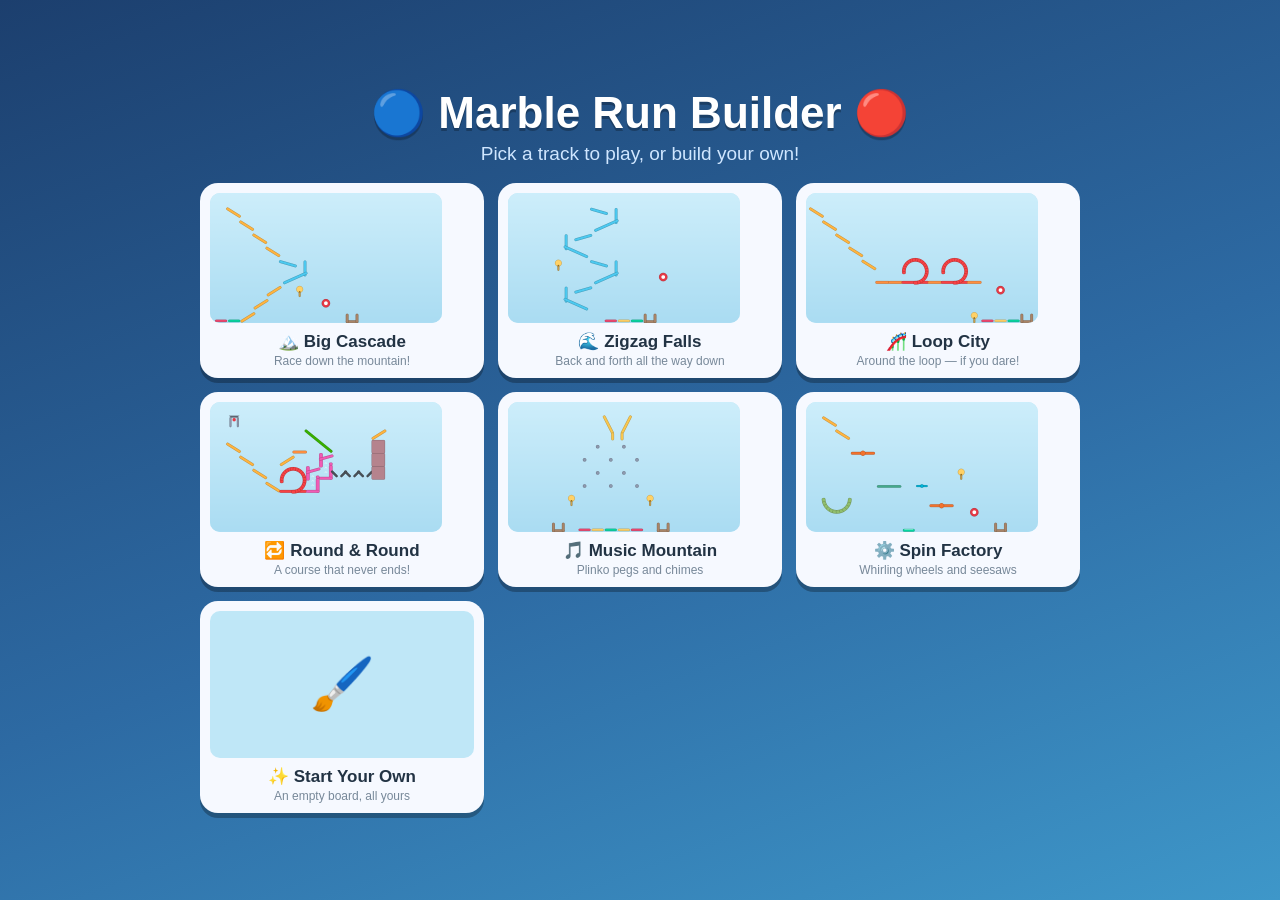
==== index.html @ 386b5183 "Baseline: Marble Run Builder before the toybox overhaul" ====
<!DOCTYPE html>
<html lang="en">
<head>
<meta charset="utf-8">
<meta name="viewport" content="width=device-width, initial-scale=1, maximum-scale=1, user-scalable=no, viewport-fit=cover">
<meta name="apple-mobile-web-app-capable" content="yes">
<meta name="apple-mobile-web-app-status-bar-style" content="black-translucent">
<title>Marble Run Builder</title>
<link rel="stylesheet" href="css/style.css">
</head>
<body>
  <div id="game">
    <canvas id="playfield"></canvas>
    <div id="toolbar">
      <button id="btn-home" title="Pick a track">🏠</button>
      <button id="btn-marble" title="Drop a marble">🔵</button>
      <button id="btn-reset" title="Clear marbles">🧹</button>
      <button id="btn-clear" title="Clear the board">🗑️</button>
      <button id="btn-save" title="Save & load">💾</button>
      <button id="btn-mute" title="Sound on/off">🔊</button>
    </div>
    <div id="tray"><div id="tray-items"></div><div id="tray-trash">🗑️ Drop here to remove</div></div>
  </div>

  <div id="splash" class="hidden">
    <div class="splash-inner">
      <h1 class="splash-title"><span>🔵</span> Marble Run Builder <span>🔴</span></h1>
      <p class="splash-sub">Pick a track to play, or build your own!</p>
      <div id="splash-grid"></div>
    </div>
  </div>

  <div id="rotate-overlay">
    <div class="rotate-card">
      <div class="rotate-icon">📱</div>
      <h1>Turn your iPad sideways!</h1>
    </div>
  </div>

  <div id="save-dialog" class="dialog hidden">
    <div class="dialog-card">
      <div class="dialog-head">
        <h2>My Marble Runs</h2>
        <button id="dlg-close">✕</button>
      </div>
      <div id="slot-grid"></div>
    </div>
  </div>

  <div id="toast" class="hidden"></div>

  <script src="vendor/matter.min.js"></script>
  <script type="module" src="js/main.js"></script>
</body>
</html>
---- css/style.css ----
/* ---- global: kill every Safari gesture ---- */
* { margin: 0; padding: 0; box-sizing: border-box; }

html, body {
  position: fixed;
  inset: 0;
  overflow: hidden;
  background: #1a2740;
  touch-action: none;
  overscroll-behavior: none;
  -webkit-user-select: none;
  user-select: none;
  -webkit-touch-callout: none;
  -webkit-tap-highlight-color: transparent;
  font-family: "Comic Sans MS", "Chalkboard SE", "Marker Felt", sans-serif;
}

/* ---- fixed-size game container, scaled to fit via JS ---- */
#game {
  position: absolute;
  width: 1133px;
  height: 744px;
  transform-origin: top left;
  background: #bfe7f7;
  border-radius: 6px;
  overflow: hidden;
}

#playfield {
  position: absolute;
  top: 0; left: 0;
  width: 1133px;
  height: 634px;
  touch-action: none;
  display: block;
}

/* ---- toolbar ---- */
#toolbar {
  position: absolute;
  top: 10px; right: 10px;
  display: flex;
  gap: 8px;
  z-index: 5;
}
#toolbar button {
  width: 56px; height: 56px;
  font-size: 28px;
  border: none;
  border-radius: 16px;
  background: rgba(255,255,255,0.85);
  box-shadow: 0 3px 0 rgba(0,0,0,0.15);
  cursor: pointer;
  touch-action: none;
}
#toolbar button:active { transform: translateY(2px); box-shadow: 0 1px 0 rgba(0,0,0,0.15); }
#toolbar button.armed { background: #ff6b6b; }
#toolbar button.muted { opacity: 0.45; }

/* ---- piece tray ---- */
#tray {
  position: absolute;
  left: 0; right: 0; bottom: 0;
  height: 110px;
  background: #2d4a75;
  border-top: 4px solid #1d3355;
  z-index: 4;
}
#tray-items {
  height: 100%;
  display: flex;
  align-items: center;
  gap: 10px;
  padding: 0 14px;
  overflow-x: auto;
  overflow-y: hidden;
  touch-action: pan-x;
  -webkit-overflow-scrolling: touch;
  scrollbar-width: none;
}
#tray-items::-webkit-scrollbar { display: none; }
.tray-item {
  flex: 0 0 auto;
  width: 88px; height: 88px;
  border: none;
  border-radius: 14px;
  background: #f6f9ff;
  box-shadow: 0 3px 0 rgba(0,0,0,0.25);
  display: flex;
  flex-direction: column;
  align-items: center;
  justify-content: center;
  gap: 2px;
  /* pan-x lets a horizontal swipe scroll the tray (drag gets pointercancel),
     while a vertical drag lifts the piece out of the tray */
  touch-action: pan-x;
  cursor: grab;
}
.tray-item canvas { pointer-events: none; }
.tray-item span {
  font-size: 11px;
  color: #445;
  pointer-events: none;
  white-space: nowrap;
}
#tray-trash {
  position: absolute;
  inset: 0;
  display: none;
  align-items: center;
  justify-content: center;
  font-size: 26px;
  color: #fff;
  background: rgba(220, 70, 70, 0.9);
  pointer-events: none;
}
#tray.trash-mode #tray-trash { display: flex; }
#tray.trash-mode #tray-items { visibility: hidden; }

/* ---- splash screen ---- */
#splash {
  position: fixed;
  inset: 0;
  z-index: 45;
  background: linear-gradient(160deg, #1c3f6e 0%, #2d6aa3 55%, #3e97c9 100%);
  display: flex;
  align-items: center;
  justify-content: center;
  overflow-y: auto;
  touch-action: pan-y;
}
#splash.hidden { display: none; }
.splash-inner {
  width: min(880px, 94vw);
  padding: 24px 0;
  text-align: center;
}
.splash-title {
  color: #fff;
  font-size: clamp(26px, 4.5vw, 44px);
  text-shadow: 0 3px 0 rgba(0,0,0,0.25);
  margin-bottom: 4px;
}
.splash-sub {
  color: #cfe6ff;
  font-size: clamp(14px, 2vw, 19px);
  margin-bottom: 18px;
}
#splash-grid {
  display: grid;
  grid-template-columns: repeat(auto-fill, minmax(220px, 1fr));
  gap: 14px;
}
.splash-card {
  border: none;
  background: #f6f9ff;
  border-radius: 18px;
  padding: 10px;
  cursor: pointer;
  box-shadow: 0 5px 0 rgba(0,0,0,0.28);
  text-align: center;
  transition: transform 0.08s;
  font-family: inherit;
}
.splash-card:active { transform: translateY(3px); box-shadow: 0 2px 0 rgba(0,0,0,0.28); }
.splash-card canvas, .splash-thumb-empty {
  width: 100%;
  aspect-ratio: 232 / 130;
  border-radius: 10px;
  background: #bfe7f7;
  display: block;
}
.splash-thumb-empty {
  display: flex;
  align-items: center;
  justify-content: center;
  font-size: 52px;
}
.splash-card-title {
  margin-top: 8px;
  font-size: 17px;
  color: #234;
  font-weight: bold;
}
.splash-card-blurb {
  font-size: 12px;
  color: #789;
  margin-top: 2px;
}

/* ---- portrait overlay ---- */
#rotate-overlay {
  position: fixed;
  inset: 0;
  z-index: 50;
  display: none;
  align-items: center;
  justify-content: center;
  background: #1a2740;
  color: #fff;
  text-align: center;
}
@media (orientation: portrait) {
  #rotate-overlay { display: flex; }
  #game { visibility: hidden; }
}
.rotate-icon {
  font-size: 90px;
  animation: rot 1.6s ease-in-out infinite;
  display: inline-block;
}
@keyframes rot {
  0%, 20% { transform: rotate(0deg); }
  60%, 100% { transform: rotate(90deg); }
}
.rotate-card h1 { margin-top: 18px; font-size: 28px; }

/* ---- save dialog ---- */
.dialog {
  position: fixed;
  inset: 0;
  z-index: 40;
  display: flex;
  align-items: center;
  justify-content: center;
  background: rgba(10, 20, 40, 0.55);
}
.dialog.hidden { display: none; }
.dialog-card {
  width: min(760px, 88vw);
  max-height: 82vh;
  background: #f6f9ff;
  border-radius: 20px;
  padding: 18px;
  display: flex;
  flex-direction: column;
  box-shadow: 0 10px 40px rgba(0,0,0,0.4);
}
.dialog-head {
  display: flex;
  align-items: center;
  justify-content: space-between;
  margin-bottom: 12px;
}
.dialog-head h2 { color: #2d4a75; font-size: 24px; }
#dlg-close {
  width: 44px; height: 44px;
  font-size: 20px;
  border: none;
  border-radius: 12px;
  background: #e2e8f4;
  cursor: pointer;
}
#slot-grid {
  display: grid;
  grid-template-columns: repeat(auto-fill, minmax(200px, 1fr));
  gap: 12px;
  overflow-y: auto;
  touch-action: pan-y;
  padding-bottom: 6px;
}
.slot-card {
  background: #fff;
  border: 2px solid #d5deee;
  border-radius: 14px;
  padding: 8px;
  cursor: pointer;
  position: relative;
  text-align: center;
}
.slot-card img, .slot-card .thumb-empty {
  width: 100%;
  aspect-ratio: 240 / 158;
  border-radius: 8px;
  background: #cfe8f5;
  object-fit: cover;
  display: block;
}
.slot-card .thumb-empty {
  display: flex;
  align-items: center;
  justify-content: center;
  font-size: 44px;
}
.slot-card .slot-name {
  margin-top: 6px;
  font-size: 15px;
  color: #334;
  white-space: nowrap;
  overflow: hidden;
  text-overflow: ellipsis;
}
.slot-card .slot-date { font-size: 11px; color: #99a; }
.slot-card .slot-del {
  position: absolute;
  top: 4px; right: 4px;
  width: 34px; height: 34px;
  border: none;
  border-radius: 10px;
  background: rgba(255,255,255,0.9);
  font-size: 15px;
  cursor: pointer;
}
.slot-card .slot-del.armed { background: #ff6b6b; color: #fff; }
.slot-card.new-slot { border-style: dashed; color: #2d4a75; }

/* ---- toast ---- */
#toast {
  position: fixed;
  left: 50%;
  bottom: 130px;
  transform: translateX(-50%);
  z-index: 60;
  background: rgba(30, 40, 60, 0.92);
  color: #fff;
  padding: 12px 22px;
  border-radius: 999px;
  font-size: 16px;
  transition: opacity 0.3s;
}
#toast.hidden { opacity: 0; pointer-events: none; }
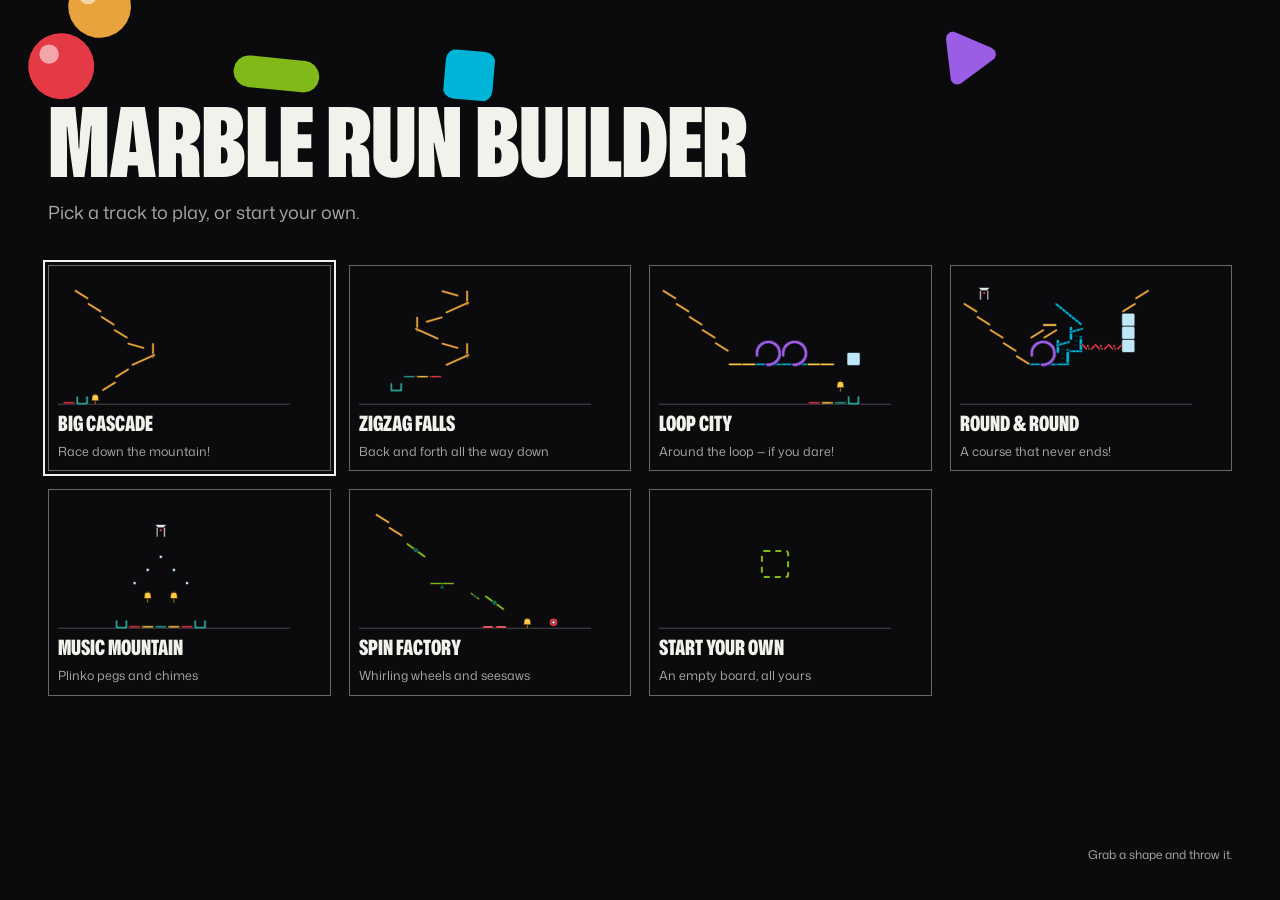
==== commit ce86c965: "Restyle the interface and bring the site's toy to the start screen The chrome now matches the board " ====
--- a/index.html
+++ b/index.html
@@ -5,49 +5,95 @@
 <meta name="viewport" content="width=device-width, initial-scale=1, maximum-scale=1, user-scalable=no, viewport-fit=cover">
 <meta name="apple-mobile-web-app-capable" content="yes">
 <meta name="apple-mobile-web-app-status-bar-style" content="black-translucent">
+<meta name="theme-color" content="#0B0B0E">
 <title>Marble Run Builder</title>
+<link rel="preload" href="fonts/mona-sans-latin-wdth-normal.woff2" as="font" type="font/woff2" crossorigin>
 <link rel="stylesheet" href="css/style.css">
 </head>
 <body>
+  <!-- Icons: 24-unit strokes in currentColor, used as <svg class="icon"><use href="#i-..."/></svg> -->
+  <svg class="sprite" aria-hidden="true" focusable="false">
+    <symbol id="i-home" viewBox="0 0 24 24"><path d="M4 11.5 12 5l8 6.5"/><path d="M6.5 10v9.5h11V10"/></symbol>
+    <symbol id="i-undo" viewBox="0 0 24 24"><path d="M9 5 4 10l5 5"/><path d="M4 10h9.5a5.5 5.5 0 0 1 0 11H10"/></symbol>
+    <symbol id="i-redo" viewBox="0 0 24 24"><path d="m15 5 5 5-5 5"/><path d="M20 10h-9.5a5.5 5.5 0 0 0 0 11H14"/></symbol>
+    <symbol id="i-marbles-off" viewBox="0 0 24 24"><circle cx="10" cy="14" r="6"/><path d="m15.5 4 5 5m0-5-5 5"/></symbol>
+    <symbol id="i-trash" viewBox="0 0 24 24"><path d="M4 7h16"/><path d="M9.5 7V4.5h5V7"/><path d="m6.5 7 1 13h9l1-13"/></symbol>
+    <symbol id="i-folder" viewBox="0 0 24 24"><path d="M3.5 6.5h6l2 2.5h9v10.5h-17z"/></symbol>
+    <symbol id="i-pause" viewBox="0 0 24 24"><path d="M9 5.5v13M15 5.5v13"/></symbol>
+    <symbol id="i-play" viewBox="0 0 24 24"><path d="M8 5.5v13l10-6.5z"/></symbol>
+    <symbol id="i-sound" viewBox="0 0 24 24"><path d="M4 9.5h4l5-4v13l-5-4H4z"/><path d="M16.5 9a4.5 4.5 0 0 1 0 6M19 6.5a8 8 0 0 1 0 11"/></symbol>
+    <symbol id="i-sound-off" viewBox="0 0 24 24"><path d="M4 9.5h4l5-4v13l-5-4H4z"/><path d="m16.5 9.5 5 5m0-5-5 5"/></symbol>
+    <symbol id="i-close" viewBox="0 0 24 24"><path d="M6 6l12 12M18 6 6 18"/></symbol>
+    <symbol id="i-plus" viewBox="0 0 24 24"><path d="M12 5v14M5 12h14"/></symbol>
+    <symbol id="i-mirror" viewBox="0 0 24 24"><path d="M4 8h14m-3.5-3.5L18 8l-3.5 3.5M20 16H6m3.5-3.5L6 16l3.5 3.5"/></symbol>
+    <symbol id="i-rename" viewBox="0 0 24 24"><path d="m5 19 1-4 9.5-9.5a2.1 2.1 0 0 1 3 3L9 18z"/></symbol>
+    <symbol id="i-copy" viewBox="0 0 24 24"><rect x="8.5" y="8.5" width="11" height="11" rx="2"/><path d="M5 15V6a1 1 0 0 1 1-1h9"/></symbol>
+    <symbol id="i-save-here" viewBox="0 0 24 24"><path d="M12 4v10m-4-4 4 4 4-4"/><path d="M5 15v4.5h14V15"/></symbol>
+    <symbol id="i-track" viewBox="0 0 24 24"><path d="m4 8 16 9"/></symbol>
+    <symbol id="i-curves" viewBox="0 0 24 24"><path d="M5 5.5a13 13 0 0 0 13 13"/></symbol>
+    <symbol id="i-movers" viewBox="0 0 24 24"><path d="m6 7 5 5-5 5M13 7l5 5-5 5"/></symbol>
+    <symbol id="i-music" viewBox="0 0 24 24"><path d="M9 18V6l10-2v12"/><circle cx="6.5" cy="18" r="2.5"/><circle cx="16.5" cy="16" r="2.5"/></symbol>
+    <symbol id="i-gadgets" viewBox="0 0 24 24"><circle cx="12" cy="12" r="7.5"/><circle cx="12" cy="12" r="2.5"/></symbol>
+    <symbol id="i-blocks" viewBox="0 0 24 24"><rect x="5" y="5" width="14" height="14" rx="3"/></symbol>
+  </svg>
+
   <div id="game">
-    <canvas id="playfield"></canvas>
-    <div id="toolbar">
-      <button id="btn-home" title="Pick a track">🏠</button>
-      <button id="btn-marble" title="Drop a marble">🔵</button>
-      <button id="btn-reset" title="Clear marbles">🧹</button>
-      <button id="btn-clear" title="Clear the board">🗑️</button>
-      <button id="btn-save" title="Save & load">💾</button>
-      <button id="btn-mute" title="Sound on/off">🔊</button>
+    <canvas id="playfield" aria-label="The marble run board"></canvas>
+    <div id="toolbar" role="toolbar" aria-label="Game controls">
+      <button id="btn-home" class="ghost" aria-label="Pick a track" title="Pick a track"><svg class="icon" aria-hidden="true"><use href="#i-home"/></svg></button>
+      <span class="gap"></span>
+      <button id="btn-undo" class="ghost" aria-label="Undo" title="Undo"><svg class="icon" aria-hidden="true"><use href="#i-undo"/></svg></button>
+      <button id="btn-redo" class="ghost" aria-label="Redo" title="Redo"><svg class="icon" aria-hidden="true"><use href="#i-redo"/></svg></button>
+      <span class="gap"></span>
+      <button id="btn-marble" aria-label="Drop a marble" title="Drop a marble">
+        <svg class="marble-glyph" viewBox="0 0 24 24" aria-hidden="true"><circle cx="12" cy="12" r="8.5"/><circle class="glint" cx="9" cy="9" r="2.4"/></svg>
+        <span class="pill-label">Drop marble</span>
+        <span class="count" id="marble-count" aria-hidden="true">0</span>
+      </button>
+      <span class="gap"></span>
+      <button id="btn-reset" class="ghost" aria-label="Clear the marbles" title="Clear the marbles"><svg class="icon" aria-hidden="true"><use href="#i-marbles-off"/></svg></button>
+      <button id="btn-clear" class="ghost" aria-label="Clear the board" title="Clear the board"><svg class="icon" aria-hidden="true"><use href="#i-trash"/></svg></button>
+      <span class="gap"></span>
+      <button id="btn-save" class="ghost" aria-label="My runs: save and open" title="My runs"><svg class="icon" aria-hidden="true"><use href="#i-folder"/></svg></button>
+      <button id="btn-pause" class="ghost" aria-label="Pause" aria-pressed="false" title="Pause"><svg class="icon" aria-hidden="true"><use href="#i-pause"/></svg></button>
+      <button id="btn-mute" class="ghost" aria-label="Sound" aria-pressed="true" title="Sound on or off"><svg class="icon" aria-hidden="true"><use href="#i-sound"/></svg></button>
     </div>
-    <div id="tray"><div id="tray-items"></div><div id="tray-trash">🗑️ Drop here to remove</div></div>
+    <div id="tray">
+      <div id="tray-groups" role="group" aria-label="Kinds of piece"></div>
+      <div id="tray-items" role="group" aria-label="Pieces: drag one onto the board"></div>
+      <div id="tray-trash" aria-hidden="true"><svg class="icon"><use href="#i-trash"/></svg><span>Drop here to remove</span></div>
+    </div>
+    <div id="save-dialog" class="dialog hidden" role="dialog" aria-modal="true" aria-labelledby="dlg-title">
+      <div class="dialog-card">
+        <div class="dialog-head">
+          <h2 id="dlg-title">My marble runs</h2>
+          <button id="dlg-close" class="ghost" aria-label="Close" title="Close"><svg class="icon" aria-hidden="true"><use href="#i-close"/></svg></button>
+        </div>
+        <div id="slot-grid"></div>
+      </div>
+    </div>
+    <div id="toast" class="hidden" role="status" aria-live="polite"></div>
   </div>
 
-  <div id="splash" class="hidden">
-    <div class="splash-inner">
-      <h1 class="splash-title"><span>🔵</span> Marble Run Builder <span>🔴</span></h1>
-      <p class="splash-sub">Pick a track to play, or build your own!</p>
+  <div id="splash" class="hidden" role="dialog" aria-modal="true" aria-labelledby="splash-title">
+    <div class="splash-stage" id="splash-stage">
+      <canvas id="splash-toy" aria-hidden="true"></canvas>
+      <button id="splash-close" class="ghost hidden" aria-label="Back to the board" title="Back to the board"><svg class="icon" aria-hidden="true"><use href="#i-close"/></svg></button>
+      <div class="splash-copy">
+        <h1 class="splash-title" id="splash-title" data-glyphs>MARBLE RUN BUILDER</h1>
+        <p class="splash-sub" data-solid-box>Pick a track to play, or start your own.</p>
+      </div>
       <div id="splash-grid"></div>
+      <p class="splash-hint" aria-hidden="true">Grab a shape and throw it.</p>
     </div>
   </div>
 
   <div id="rotate-overlay">
     <div class="rotate-card">
-      <div class="rotate-icon">📱</div>
-      <h1>Turn your iPad sideways!</h1>
+      <svg class="rotate-device" viewBox="0 0 120 120" aria-hidden="true"><rect x="36" y="14" width="48" height="92" rx="7"/><path d="M56 97h8"/></svg>
+      <h1>Turn your iPad sideways</h1>
     </div>
   </div>
-
-  <div id="save-dialog" class="dialog hidden">
-    <div class="dialog-card">
-      <div class="dialog-head">
-        <h2>My Marble Runs</h2>
-        <button id="dlg-close">✕</button>
-      </div>
-      <div id="slot-grid"></div>
-    </div>
-  </div>
-
-  <div id="toast" class="hidden"></div>
 
   <script src="vendor/matter.min.js"></script>
   <script type="module" src="js/main.js"></script>
--- a/css/style.css
+++ b/css/style.css
@@ -1,3 +1,47 @@
+/* Marble Run Builder, dressed like the hero toy on tonyt908.com: a dark
+   stage, ink type in Mona Sans (wide and light labels, condensed and black
+   titles), hairline controls. Colours mirror js/theme.js; a test holds them
+   to it. Sizes mirror js/config.js, which owns them. */
+
+@font-face {
+  font-family: "Mona Sans";
+  src: url("../fonts/mona-sans-latin-wdth-normal.woff2") format("woff2");
+  font-weight: 200 900;
+  font-stretch: 75% 125%;
+  font-display: block;
+}
+/* The same file pinned to black and condensed, so canvas (which can't set
+   font-stretch before Safari 16.4) draws the title exactly as the page
+   shows it. */
+@font-face {
+  font-family: "Mona Sans Title";
+  src: url("../fonts/mona-sans-latin-wdth-normal.woff2") format("woff2");
+  font-weight: 900;
+  font-stretch: 75%;
+  font-display: block;
+}
+
+:root {
+  --stage: #0B0B0E;
+  --ink: #F3F1EC;
+  --muted: #A9A8A3;
+  --gold: #FFC845;
+  --red: #e63946;
+  --lime: #80b918;
+  --line: #686767;      /* hairlines: ink at 40% over the stage */
+  --line-soft: #2c2c31; /* quieter rings: ink at 12% */
+  --on-ink-muted: #5C5C58;
+  --game-w: 1133px;
+  --game-h: 744px;
+  --board-h: 634px;
+  --tray-h: 110px;
+  --bar-top: 6px;       /* the toolbar must end above row 0 (58px) */
+  --control: 44px;      /* the smallest thing to press */
+  --font: "Mona Sans", "Helvetica Neue", Arial, sans-serif;
+  --title-font: "Mona Sans Title", "Mona Sans", "Helvetica Neue", Arial, sans-serif;
+  --ease-out: cubic-bezier(.16, 1, .3, 1);
+}
+
 /* ---- global: kill every Safari gesture ---- */
 * { margin: 0; padding: 0; box-sizing: border-box; }
 
@@ -5,73 +49,174 @@
   position: fixed;
   inset: 0;
   overflow: hidden;
-  background: #1a2740;
+  background: var(--stage);
+  color: var(--ink);
   touch-action: none;
   overscroll-behavior: none;
   -webkit-user-select: none;
   user-select: none;
   -webkit-touch-callout: none;
   -webkit-tap-highlight-color: transparent;
-  font-family: "Comic Sans MS", "Chalkboard SE", "Marker Felt", sans-serif;
-}
-
-/* ---- fixed-size game container, scaled to fit via JS ---- */
+  font: 400 16px/1.4 var(--font);
+  -webkit-font-smoothing: antialiased;
+}
+
+button {
+  font: inherit;
+  color: inherit;
+  background: none;
+  border: 0;
+  cursor: pointer;
+}
+
+:focus-visible { outline: 2px solid var(--ink); outline-offset: 3px; }
+
+.sprite { position: absolute; width: 0; height: 0; overflow: hidden; }
+
+svg.icon {
+  width: 22px;
+  height: 22px;
+  flex: none;
+  fill: none;
+  stroke: currentColor;
+  stroke-width: 2;
+  stroke-linecap: round;
+  stroke-linejoin: round;
+  pointer-events: none;
+}
+
+/* A round, hairline control (the site's ghost button, as a circle). */
+.ghost {
+  width: var(--control);
+  height: var(--control);
+  flex: none;
+  display: grid;
+  place-items: center;
+  border-radius: 50%;
+  background: var(--stage);
+  box-shadow: inset 0 0 0 1px var(--line);
+  transition: box-shadow .2s, background-color .2s, color .2s, transform .25s var(--ease-out);
+}
+.ghost:hover { box-shadow: inset 0 0 0 1.5px var(--ink); }
+.ghost:active { transform: scale(.93); }
+.ghost.armed { background: var(--red); box-shadow: none; }
+.ghost.inactive { opacity: .35; }
+.ghost.on { background: var(--ink); color: var(--stage); box-shadow: none; }
+
+/* Uppercase labels, wide and medium-heavy, as on the site. */
+.label, .pill-label, .group-pill span, #tray-trash span, .toast-action {
+  font-weight: 650;
+  font-stretch: 112%;
+  text-transform: uppercase;
+  letter-spacing: .09em;
+}
+
+/* ---- the fixed-size game, scaled to fit by js/viewport.js ---- */
 #game {
   position: absolute;
-  width: 1133px;
-  height: 744px;
+  width: var(--game-w);
+  height: var(--game-h);
   transform-origin: top left;
-  background: #bfe7f7;
-  border-radius: 6px;
+  background: var(--stage);
   overflow: hidden;
 }
 
 #playfield {
   position: absolute;
-  top: 0; left: 0;
-  width: 1133px;
-  height: 634px;
+  top: 0;
+  left: 0;
+  width: var(--game-w);
+  height: var(--board-h);
+  display: block;
   touch-action: none;
-  display: block;
-}
-
-/* ---- toolbar ---- */
+}
+
+/* ---- toolbar: one row in the band above the grid, clear of the sky's left
+   end (a tap there drops a marble) ---- */
 #toolbar {
   position: absolute;
-  top: 10px; right: 10px;
-  display: flex;
-  gap: 8px;
+  top: var(--bar-top);
+  right: 12px;
+  height: var(--control);
+  display: flex;
+  align-items: center;
+  gap: 6px;
   z-index: 5;
 }
-#toolbar button {
-  width: 56px; height: 56px;
-  font-size: 28px;
-  border: none;
-  border-radius: 16px;
-  background: rgba(255,255,255,0.85);
-  box-shadow: 0 3px 0 rgba(0,0,0,0.15);
-  cursor: pointer;
-  touch-action: none;
-}
-#toolbar button:active { transform: translateY(2px); box-shadow: 0 1px 0 rgba(0,0,0,0.15); }
-#toolbar button.armed { background: #ff6b6b; }
-#toolbar button.muted { opacity: 0.45; }
-
-/* ---- piece tray ---- */
+#toolbar .gap { width: 6px; }
+
+#btn-marble {
+  height: var(--control);
+  display: flex;
+  align-items: center;
+  gap: 9px;
+  padding: 0 18px 0 12px;
+  border-radius: 999px;
+  background: var(--ink);
+  color: var(--stage);
+  font-size: 12px;
+  line-height: 1;
+  transition: transform .25s var(--ease-out);
+}
+#btn-marble:active { transform: scale(.96); }
+#btn-marble .count {
+  min-width: 2ch;
+  color: var(--on-ink-muted);
+  font-weight: 600;
+  font-variant-numeric: tabular-nums;
+  text-align: right;
+}
+.marble-glyph { width: 22px; height: 22px; flex: none; }
+.marble-glyph circle { fill: var(--gold); }
+.marble-glyph .glint { fill: rgba(255, 255, 255, .55); }
+
+/* ---- piece tray: kinds on the left, the kind's pieces on the right ---- */
 #tray {
   position: absolute;
-  left: 0; right: 0; bottom: 0;
-  height: 110px;
-  background: #2d4a75;
-  border-top: 4px solid #1d3355;
+  left: 0;
+  right: 0;
+  bottom: 0;
+  height: var(--tray-h);
+  display: flex;
+  align-items: center;
+  padding: 0 10px;
+  background: var(--stage);
+  border-top: 1px solid var(--line-soft);
   z-index: 4;
 }
+
+#tray-groups {
+  flex: none;
+  display: grid;
+  grid-template-columns: repeat(3, 80px);
+  grid-template-rows: repeat(2, 42px);
+  gap: 6px;
+  padding-right: 12px;
+  margin-right: 12px;
+  border-right: 1px solid var(--line-soft);
+}
+.group-pill {
+  display: flex;
+  align-items: center;
+  justify-content: center;
+  gap: 5px;
+  border-radius: 999px;
+  box-shadow: inset 0 0 0 1px var(--line);
+  color: var(--muted);
+  font-size: 10px;
+  line-height: 1;
+  transition: background-color .2s, color .2s, box-shadow .2s;
+}
+.group-pill svg.icon { width: 15px; height: 15px; }
+.group-pill:hover { color: var(--ink); }
+.group-pill[aria-pressed="true"] { background: var(--ink); color: var(--stage); box-shadow: none; }
+
 #tray-items {
+  flex: 1;
   height: 100%;
   display: flex;
   align-items: center;
-  gap: 10px;
-  padding: 0 14px;
+  gap: 6px;
   overflow-x: auto;
   overflow-y: hidden;
   touch-action: pan-x;
@@ -79,116 +224,180 @@
   scrollbar-width: none;
 }
 #tray-items::-webkit-scrollbar { display: none; }
+
 .tray-item {
-  flex: 0 0 auto;
-  width: 88px; height: 88px;
-  border: none;
-  border-radius: 14px;
-  background: #f6f9ff;
-  box-shadow: 0 3px 0 rgba(0,0,0,0.25);
+  position: relative;
+  flex: none;
+  width: 78px;
+  height: 92px;
   display: flex;
   flex-direction: column;
   align-items: center;
   justify-content: center;
-  gap: 2px;
-  /* pan-x lets a horizontal swipe scroll the tray (drag gets pointercancel),
-     while a vertical drag lifts the piece out of the tray */
+  gap: 5px;
+  border-radius: 10px;
+  box-shadow: inset 0 0 0 1px var(--line-soft);
+  /* pan-x lets a sideways swipe scroll the tray (the drag gets
+     pointercancel), while a drag upward lifts the piece out */
   touch-action: pan-x;
   cursor: grab;
-}
+  transition: box-shadow .2s;
+}
+.tray-item:hover { box-shadow: inset 0 0 0 1px var(--line); }
+.tray-item.off { display: none; }
 .tray-item canvas { pointer-events: none; }
 .tray-item span {
-  font-size: 11px;
-  color: #445;
+  font-size: 9.5px;
+  font-weight: 600;
+  font-stretch: 100%;
+  line-height: 1;
+  letter-spacing: .06em;
+  text-transform: uppercase;
+  color: var(--muted);
+  white-space: nowrap;
   pointer-events: none;
-  white-space: nowrap;
-}
+}
+.tray-item svg.mirror {
+  position: absolute;
+  top: 6px;
+  right: 6px;
+  width: 14px;
+  height: 14px;
+  color: var(--muted);
+}
+
 #tray-trash {
   position: absolute;
   inset: 0;
   display: none;
   align-items: center;
   justify-content: center;
-  font-size: 26px;
-  color: #fff;
-  background: rgba(220, 70, 70, 0.9);
+  gap: 12px;
+  background: var(--red);
+  color: var(--ink);
+  font-size: 15px;
   pointer-events: none;
 }
 #tray.trash-mode #tray-trash { display: flex; }
-#tray.trash-mode #tray-items { visibility: hidden; }
-
-/* ---- splash screen ---- */
+#tray.trash-mode > :not(#tray-trash) { visibility: hidden; }
+
+/* ---- toast: a pill above the tray ---- */
+#toast {
+  position: absolute;
+  left: 50%;
+  bottom: calc(var(--tray-h) + 16px);
+  z-index: 50; /* above the save dialog */
+  display: flex;
+  align-items: center;
+  gap: 14px;
+  min-height: var(--control);
+  padding: 0 20px;
+  border-radius: 999px;
+  background: var(--ink);
+  color: var(--stage);
+  font-size: 14px;
+  font-weight: 600;
+  line-height: 1;
+  white-space: nowrap;
+  transform: translateX(-50%);
+  transition: opacity .25s, transform .3s var(--ease-out);
+}
+#toast.with-action { padding-right: 6px; }
+#toast.hidden { opacity: 0; transform: translate(-50%, 8px); pointer-events: none; }
+.toast-action {
+  height: 34px;
+  padding: 0 16px;
+  border-radius: 999px;
+  background: var(--stage);
+  color: var(--ink);
+  font-size: 11px;
+}
+
+/* ---- start screen: the toy's stage, with plates for the tracks ---- */
 #splash {
   position: fixed;
   inset: 0;
   z-index: 45;
-  background: linear-gradient(160deg, #1c3f6e 0%, #2d6aa3 55%, #3e97c9 100%);
-  display: flex;
-  align-items: center;
-  justify-content: center;
+  background: var(--stage);
   overflow-y: auto;
   touch-action: pan-y;
 }
 #splash.hidden { display: none; }
-.splash-inner {
-  width: min(880px, 94vw);
-  padding: 24px 0;
-  text-align: center;
-}
+
+/* The toy's canvas covers the stage under the copy and plates; everything
+   on top lets presses through except real buttons, so a shape resting
+   anywhere can be grabbed. */
+.splash-stage {
+  position: relative;
+  isolation: isolate;
+  min-height: 100%;
+  display: flex;
+  flex-direction: column;
+  padding: clamp(40px, 11vh, 100px) clamp(16px, 4vw, 48px) clamp(20px, 4vh, 36px);
+}
+#splash-toy { position: absolute; inset: 0; z-index: 0; width: 100%; height: 100%; }
+.splash-copy, #splash-grid, .splash-hint { position: relative; z-index: 1; pointer-events: none; }
+#splash button { pointer-events: auto; }
+
+#splash-close { position: fixed; top: 16px; right: 16px; z-index: 46; }
+#splash-close.hidden { display: none; }
+
 .splash-title {
-  color: #fff;
-  font-size: clamp(26px, 4.5vw, 44px);
-  text-shadow: 0 3px 0 rgba(0,0,0,0.25);
-  margin-bottom: 4px;
+  font: 900 clamp(40px, 7.6vw, 96px)/.86 var(--title-font);
+  letter-spacing: -.01em;
+  max-width: 100%;
 }
 .splash-sub {
-  color: #cfe6ff;
-  font-size: clamp(14px, 2vw, 19px);
-  margin-bottom: 18px;
-}
+  width: fit-content;
+  margin-top: clamp(10px, 2vh, 18px);
+  color: var(--muted);
+  font-size: clamp(15px, 1.6vw, 18px);
+}
+
 #splash-grid {
   display: grid;
-  grid-template-columns: repeat(auto-fill, minmax(220px, 1fr));
-  gap: 14px;
-}
+  grid-template-columns: repeat(4, minmax(0, 1fr));
+  gap: clamp(10px, 1.6vw, 18px);
+  margin-top: clamp(20px, 4.5vh, 44px);
+}
+@media (max-width: 900px) { #splash-grid { grid-template-columns: repeat(3, minmax(0, 1fr)); } }
+@media (max-width: 600px) { #splash-grid { grid-template-columns: repeat(2, minmax(0, 1fr)); } }
+
 .splash-card {
-  border: none;
-  background: #f6f9ff;
-  border-radius: 18px;
-  padding: 10px;
-  cursor: pointer;
-  box-shadow: 0 5px 0 rgba(0,0,0,0.28);
-  text-align: center;
-  transition: transform 0.08s;
-  font-family: inherit;
-}
-.splash-card:active { transform: translateY(3px); box-shadow: 0 2px 0 rgba(0,0,0,0.28); }
-.splash-card canvas, .splash-thumb-empty {
+  display: grid;
+  grid-template-rows: auto auto auto;
+  align-content: start;
+  gap: 9px;
+  padding: 10px 10px 12px;
+  text-align: left;
+  background: var(--stage);
+  box-shadow: inset 0 0 0 1px var(--line);
+  transition: box-shadow .2s, transform .3s var(--ease-out);
+}
+.splash-card:hover { box-shadow: inset 0 0 0 1.5px var(--ink); transform: translateY(-2px); }
+.splash-card:active { transform: translateY(0) scale(.985); }
+.splash-card canvas {
+  display: block;
   width: 100%;
+  height: auto;
   aspect-ratio: 232 / 130;
-  border-radius: 10px;
-  background: #bfe7f7;
-  display: block;
-}
-.splash-thumb-empty {
-  display: flex;
-  align-items: center;
-  justify-content: center;
-  font-size: 52px;
 }
 .splash-card-title {
-  margin-top: 8px;
-  font-size: 17px;
-  color: #234;
-  font-weight: bold;
-}
-.splash-card-blurb {
+  font: 850 clamp(15px, 1.75vw, 21px)/.95 var(--font);
+  font-stretch: 75%;
+  text-transform: uppercase;
+}
+.splash-card-blurb { color: var(--muted); font-size: 12.5px; line-height: 1.3; }
+
+.splash-hint {
+  margin-top: auto;
+  padding-top: 18px;
+  align-self: flex-end;
+  color: var(--muted);
   font-size: 12px;
-  color: #789;
-  margin-top: 2px;
-}
-
-/* ---- portrait overlay ---- */
+}
+
+/* ---- portrait: ask for landscape ---- */
 #rotate-overlay {
   position: fixed;
   inset: 0;
@@ -196,126 +405,152 @@
   display: none;
   align-items: center;
   justify-content: center;
-  background: #1a2740;
-  color: #fff;
+  background: var(--stage);
   text-align: center;
 }
 @media (orientation: portrait) {
   #rotate-overlay { display: flex; }
   #game { visibility: hidden; }
 }
-.rotate-icon {
-  font-size: 90px;
-  animation: rot 1.6s ease-in-out infinite;
-  display: inline-block;
-}
-@keyframes rot {
-  0%, 20% { transform: rotate(0deg); }
+.rotate-device { width: 120px; height: 120px; margin: 0 auto; }
+.rotate-device rect, .rotate-device path {
+  fill: none;
+  stroke: var(--ink);
+  stroke-width: 4;
+  stroke-linecap: round;
+}
+.rotate-device { animation: turn-sideways 2.4s var(--ease-out) infinite; }
+@keyframes turn-sideways {
+  0%, 25% { transform: rotate(0deg); }
   60%, 100% { transform: rotate(90deg); }
 }
-.rotate-card h1 { margin-top: 18px; font-size: 28px; }
-
-/* ---- save dialog ---- */
+.rotate-card h1 {
+  margin-top: 18px;
+  font: 900 34px/.95 var(--title-font);
+  text-transform: uppercase;
+}
+
+/* ---- save dialog: inside the game stage, so it scales with it and the
+   toast (above it) can answer what happens in it ---- */
 .dialog {
-  position: fixed;
+  position: absolute;
   inset: 0;
   z-index: 40;
   display: flex;
   align-items: center;
   justify-content: center;
-  background: rgba(10, 20, 40, 0.55);
+  background: rgba(11, 11, 14, .78);
 }
 .dialog.hidden { display: none; }
 .dialog-card {
-  width: min(760px, 88vw);
-  max-height: 82vh;
-  background: #f6f9ff;
-  border-radius: 20px;
-  padding: 18px;
+  width: 860px;
+  max-height: 640px;
   display: flex;
   flex-direction: column;
-  box-shadow: 0 10px 40px rgba(0,0,0,0.4);
+  padding: 20px;
+  background: var(--stage);
+  box-shadow: inset 0 0 0 1px var(--line), 0 30px 80px -20px #000;
 }
 .dialog-head {
   display: flex;
   align-items: center;
   justify-content: space-between;
-  margin-bottom: 12px;
-}
-.dialog-head h2 { color: #2d4a75; font-size: 24px; }
-#dlg-close {
-  width: 44px; height: 44px;
-  font-size: 20px;
-  border: none;
-  border-radius: 12px;
-  background: #e2e8f4;
-  cursor: pointer;
-}
+  margin-bottom: 16px;
+}
+.dialog-head h2 { font: 900 32px/.9 var(--title-font); text-transform: uppercase; }
+
 #slot-grid {
   display: grid;
   grid-template-columns: repeat(auto-fill, minmax(200px, 1fr));
   gap: 12px;
   overflow-y: auto;
   touch-action: pan-y;
-  padding-bottom: 6px;
-}
+  padding: 2px 6px 6px 2px;
+  scrollbar-width: thin;
+  scrollbar-color: var(--line) transparent;
+}
+#slot-grid::-webkit-scrollbar { width: 8px; }
+#slot-grid::-webkit-scrollbar-thumb { background: var(--line); border-radius: 4px; }
+#slot-grid::-webkit-scrollbar-track { background: transparent; }
 .slot-card {
-  background: #fff;
-  border: 2px solid #d5deee;
-  border-radius: 14px;
-  padding: 8px;
-  cursor: pointer;
   position: relative;
-  text-align: center;
-}
-.slot-card img, .slot-card .thumb-empty {
+  display: flex;
+  flex-direction: column;
+  box-shadow: inset 0 0 0 1px var(--line);
+  text-align: left;
+}
+.slot-open, .slot-card.new-slot, .slot-card.backup {
+  display: flex;
+  flex-direction: column;
+  gap: 6px;
+  padding: 8px 8px 10px;
+  text-align: left;
+}
+.slot-card canvas {
+  display: block;
   width: 100%;
+  height: auto;
   aspect-ratio: 240 / 158;
-  border-radius: 8px;
-  background: #cfe8f5;
-  object-fit: cover;
-  display: block;
-}
-.slot-card .thumb-empty {
-  display: flex;
-  align-items: center;
-  justify-content: center;
-  font-size: 44px;
-}
-.slot-card .slot-name {
-  margin-top: 6px;
-  font-size: 15px;
-  color: #334;
+}
+.slot-thumb-new {
+  display: grid;
+  place-items: center;
+  aspect-ratio: 240 / 158;
+  outline: 1.5px dashed var(--lime);
+  outline-offset: -10px;
+  color: var(--lime);
+}
+.slot-thumb-new svg.icon { width: 30px; height: 30px; }
+.slot-name {
+  font: 850 16px/1.05 var(--font);
+  font-stretch: 75%;
+  text-transform: uppercase;
   white-space: nowrap;
   overflow: hidden;
   text-overflow: ellipsis;
 }
-.slot-card .slot-date { font-size: 11px; color: #99a; }
-.slot-card .slot-del {
-  position: absolute;
-  top: 4px; right: 4px;
-  width: 34px; height: 34px;
-  border: none;
-  border-radius: 10px;
-  background: rgba(255,255,255,0.9);
-  font-size: 15px;
-  cursor: pointer;
-}
-.slot-card .slot-del.armed { background: #ff6b6b; color: #fff; }
-.slot-card.new-slot { border-style: dashed; color: #2d4a75; }
-
-/* ---- toast ---- */
-#toast {
-  position: fixed;
-  left: 50%;
-  bottom: 130px;
-  transform: translateX(-50%);
-  z-index: 60;
-  background: rgba(30, 40, 60, 0.92);
-  color: #fff;
-  padding: 12px 22px;
-  border-radius: 999px;
-  font-size: 16px;
-  transition: opacity 0.3s;
-}
-#toast.hidden { opacity: 0; pointer-events: none; }
+.slot-date { color: var(--muted); font-size: 11.5px; }
+.slot-rename {
+  width: 100%;
+  padding: 4px 6px;
+  border: 0;
+  border-radius: 3px;
+  background: var(--ink);
+  color: var(--stage);
+  font: 700 15px/1.1 var(--font);
+  -webkit-user-select: text;
+  user-select: text;
+}
+.slot-actions {
+  display: flex;
+  gap: 4px;
+  padding: 0 6px 8px;
+}
+.slot-act {
+  width: 36px;
+  height: 36px;
+  display: grid;
+  place-items: center;
+  border-radius: 50%;
+  color: var(--muted);
+  transition: color .2s, background-color .2s;
+}
+.slot-act svg.icon { width: 18px; height: 18px; }
+.slot-act:hover { color: var(--ink); }
+.slot-act.armed { background: var(--red); color: var(--ink); }
+.slot-section {
+  grid-column: 1 / -1;
+  margin-top: 10px;
+  padding-top: 10px;
+  border-top: 1px solid var(--line-soft);
+  color: var(--muted);
+  font-size: 11px;
+}
+
+@media (prefers-reduced-motion: reduce) {
+  *, *::before, *::after {
+    animation-duration: .001ms !important;
+    animation-iteration-count: 1 !important;
+    transition-duration: .001ms !important;
+  }
+}
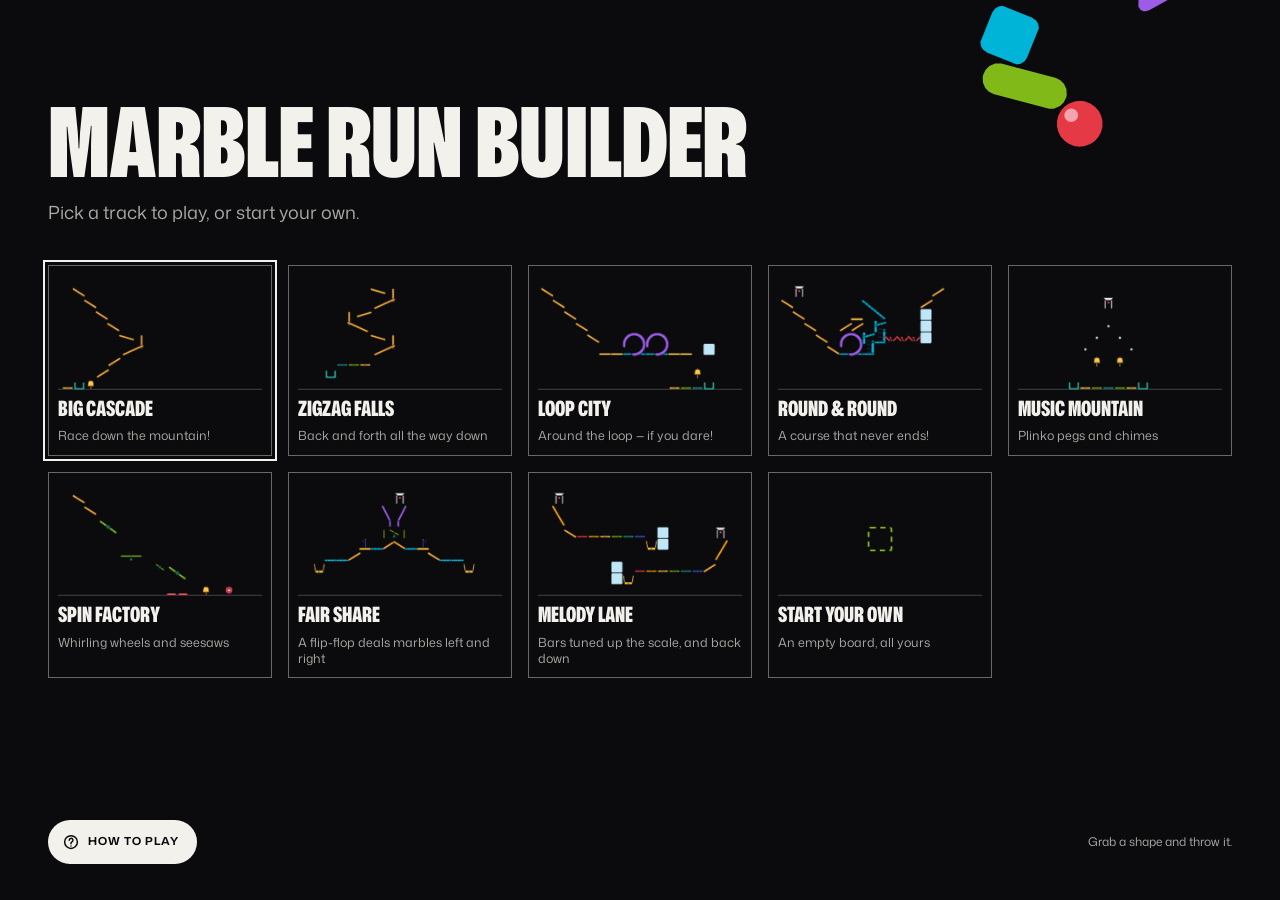
==== commit 3636d90a: "Add tunable music, four new pieces, sharing and first-run tips Music - Bars and bells are tunable: a" ====
--- a/index.html
+++ b/index.html
@@ -17,6 +17,9 @@
     <symbol id="i-undo" viewBox="0 0 24 24"><path d="M9 5 4 10l5 5"/><path d="M4 10h9.5a5.5 5.5 0 0 1 0 11H10"/></symbol>
     <symbol id="i-redo" viewBox="0 0 24 24"><path d="m15 5 5 5-5 5"/><path d="M20 10h-9.5a5.5 5.5 0 0 0 0 11H14"/></symbol>
     <symbol id="i-marbles-off" viewBox="0 0 24 24"><circle cx="10" cy="14" r="6"/><path d="m15.5 4 5 5m0-5-5 5"/></symbol>
+    <symbol id="i-restart" viewBox="0 0 24 24"><path d="M5.5 13a7 7 0 1 0 2-5.6"/><path d="M5 4v4.5h4.5"/></symbol>
+    <symbol id="i-share" viewBox="0 0 24 24"><path d="M12 15V4m-4 4 4-4 4 4"/><path d="M6 12v7.5h12V12"/></symbol>
+    <symbol id="i-help" viewBox="0 0 24 24"><circle cx="12" cy="12" r="8.5"/><path d="M9.6 9.6a2.5 2.5 0 1 1 3.6 2.3c-.8.4-1.2 1-1.2 1.8v.6"/><path d="M12 17.2v.1"/></symbol>
     <symbol id="i-trash" viewBox="0 0 24 24"><path d="M4 7h16"/><path d="M9.5 7V4.5h5V7"/><path d="m6.5 7 1 13h9l1-13"/></symbol>
     <symbol id="i-folder" viewBox="0 0 24 24"><path d="M3.5 6.5h6l2 2.5h9v10.5h-17z"/></symbol>
     <symbol id="i-pause" viewBox="0 0 24 24"><path d="M9 5.5v13M15 5.5v13"/></symbol>
@@ -51,6 +54,7 @@
         <span class="count" id="marble-count" aria-hidden="true">0</span>
       </button>
       <span class="gap"></span>
+      <button id="btn-restart" class="ghost" aria-label="Restart the run" title="Restart the run"><svg class="icon" aria-hidden="true"><use href="#i-restart"/></svg></button>
       <button id="btn-reset" class="ghost" aria-label="Clear the marbles" title="Clear the marbles"><svg class="icon" aria-hidden="true"><use href="#i-marbles-off"/></svg></button>
       <button id="btn-clear" class="ghost" aria-label="Clear the board" title="Clear the board"><svg class="icon" aria-hidden="true"><use href="#i-trash"/></svg></button>
       <span class="gap"></span>
@@ -67,9 +71,18 @@
       <div class="dialog-card">
         <div class="dialog-head">
           <h2 id="dlg-title">My marble runs</h2>
+          <button id="dlg-share" class="share-pill" title="Share this board as a link"><svg class="icon" aria-hidden="true"><use href="#i-share"/></svg><span class="label">Share this board</span></button>
           <button id="dlg-close" class="ghost" aria-label="Close" title="Close"><svg class="icon" aria-hidden="true"><use href="#i-close"/></svg></button>
         </div>
         <div id="slot-grid"></div>
+      </div>
+    </div>
+    <div id="coach" class="hidden" role="status" aria-live="polite">
+      <div id="coach-dots" aria-hidden="true"></div>
+      <p id="coach-text"></p>
+      <div class="coach-buttons">
+        <button id="coach-next" class="label">Next</button>
+        <button id="coach-skip" class="label">Skip tips</button>
       </div>
     </div>
     <div id="toast" class="hidden" role="status" aria-live="polite"></div>
@@ -84,7 +97,10 @@
         <p class="splash-sub" data-solid-box>Pick a track to play, or start your own.</p>
       </div>
       <div id="splash-grid"></div>
-      <p class="splash-hint" aria-hidden="true">Grab a shape and throw it.</p>
+      <div class="splash-foot">
+        <button id="splash-help" class="share-pill" aria-pressed="false"><svg class="icon" aria-hidden="true"><use href="#i-help"/></svg><span class="label">How to play</span></button>
+        <p class="splash-hint" aria-hidden="true">Grab a shape and throw it.</p>
+      </div>
     </div>
   </div>
 
--- a/css/style.css
+++ b/css/style.css
@@ -336,7 +336,7 @@
   padding: clamp(40px, 11vh, 100px) clamp(16px, 4vw, 48px) clamp(20px, 4vh, 36px);
 }
 #splash-toy { position: absolute; inset: 0; z-index: 0; width: 100%; height: 100%; }
-.splash-copy, #splash-grid, .splash-hint { position: relative; z-index: 1; pointer-events: none; }
+.splash-copy, #splash-grid { position: relative; z-index: 1; pointer-events: none; }
 #splash button { pointer-events: auto; }
 
 #splash-close { position: fixed; top: 16px; right: 16px; z-index: 46; }
@@ -356,12 +356,13 @@
 
 #splash-grid {
   display: grid;
-  grid-template-columns: repeat(4, minmax(0, 1fr));
-  gap: clamp(10px, 1.6vw, 18px);
+  grid-template-columns: repeat(5, minmax(0, 1fr));
+  gap: clamp(10px, 1.5vw, 16px);
   margin-top: clamp(20px, 4.5vh, 44px);
 }
-@media (max-width: 900px) { #splash-grid { grid-template-columns: repeat(3, minmax(0, 1fr)); } }
-@media (max-width: 600px) { #splash-grid { grid-template-columns: repeat(2, minmax(0, 1fr)); } }
+@media (max-width: 1000px) { #splash-grid { grid-template-columns: repeat(4, minmax(0, 1fr)); } }
+@media (max-width: 760px) { #splash-grid { grid-template-columns: repeat(3, minmax(0, 1fr)); } }
+@media (max-width: 520px) { #splash-grid { grid-template-columns: repeat(2, minmax(0, 1fr)); } }
 
 .splash-card {
   display: grid;
@@ -389,13 +390,49 @@
 }
 .splash-card-blurb { color: var(--muted); font-size: 12.5px; line-height: 1.3; }
 
-.splash-hint {
+.splash-foot {
+  position: relative;
+  z-index: 1;
+  display: flex;
+  align-items: center;
+  justify-content: space-between;
+  gap: 16px;
   margin-top: auto;
   padding-top: 18px;
-  align-self: flex-end;
-  color: var(--muted);
-  font-size: 12px;
-}
+  pointer-events: none;
+}
+.splash-hint { color: var(--muted); font-size: 12px; }
+#splash-help[aria-pressed="true"] { background: var(--ink); color: var(--stage); box-shadow: none; }
+
+/* ---- first-run tips, over the board's lower left ---- */
+#coach {
+  position: absolute;
+  left: 34px;
+  bottom: calc(var(--tray-h) + 18px);
+  z-index: 7;
+  width: 330px;
+  padding: 14px 16px 12px;
+  background: var(--stage);
+  box-shadow: inset 0 0 0 1px var(--line);
+  pointer-events: none;
+  transition: opacity .25s;
+}
+#coach.hidden { display: none; }
+#coach-dots { display: flex; gap: 6px; margin-bottom: 10px; }
+#coach-dots span { width: 18px; height: 4px; border-radius: 2px; background: var(--line-soft); }
+#coach-dots span.done { background: var(--line); }
+#coach-dots span.now { background: var(--gold); }
+#coach-text { font-size: 15px; line-height: 1.35; }
+.coach-buttons { display: flex; gap: 6px; margin-top: 12px; }
+.coach-buttons button {
+  min-height: 36px;
+  padding: 0 14px;
+  border-radius: 999px;
+  font-size: 10.5px;
+  pointer-events: auto;
+}
+#coach-next { background: var(--ink); color: var(--stage); }
+#coach-skip { color: var(--muted); }
 
 /* ---- portrait: ask for landscape ---- */
 #rotate-overlay {
@@ -457,7 +494,21 @@
   justify-content: space-between;
   margin-bottom: 16px;
 }
-.dialog-head h2 { font: 900 32px/.9 var(--title-font); text-transform: uppercase; }
+.dialog-head h2 { flex: 1; font: 900 32px/.9 var(--title-font); text-transform: uppercase; }
+.share-pill {
+  height: var(--control);
+  display: flex;
+  align-items: center;
+  gap: 8px;
+  margin-right: 10px;
+  padding: 0 18px 0 14px;
+  border-radius: 999px;
+  box-shadow: inset 0 0 0 1px var(--line);
+  font-size: 11px;
+  transition: box-shadow .2s;
+}
+.share-pill:hover { box-shadow: inset 0 0 0 1.5px var(--ink); }
+.share-pill svg.icon { width: 18px; height: 18px; }
 
 #slot-grid {
   display: grid;
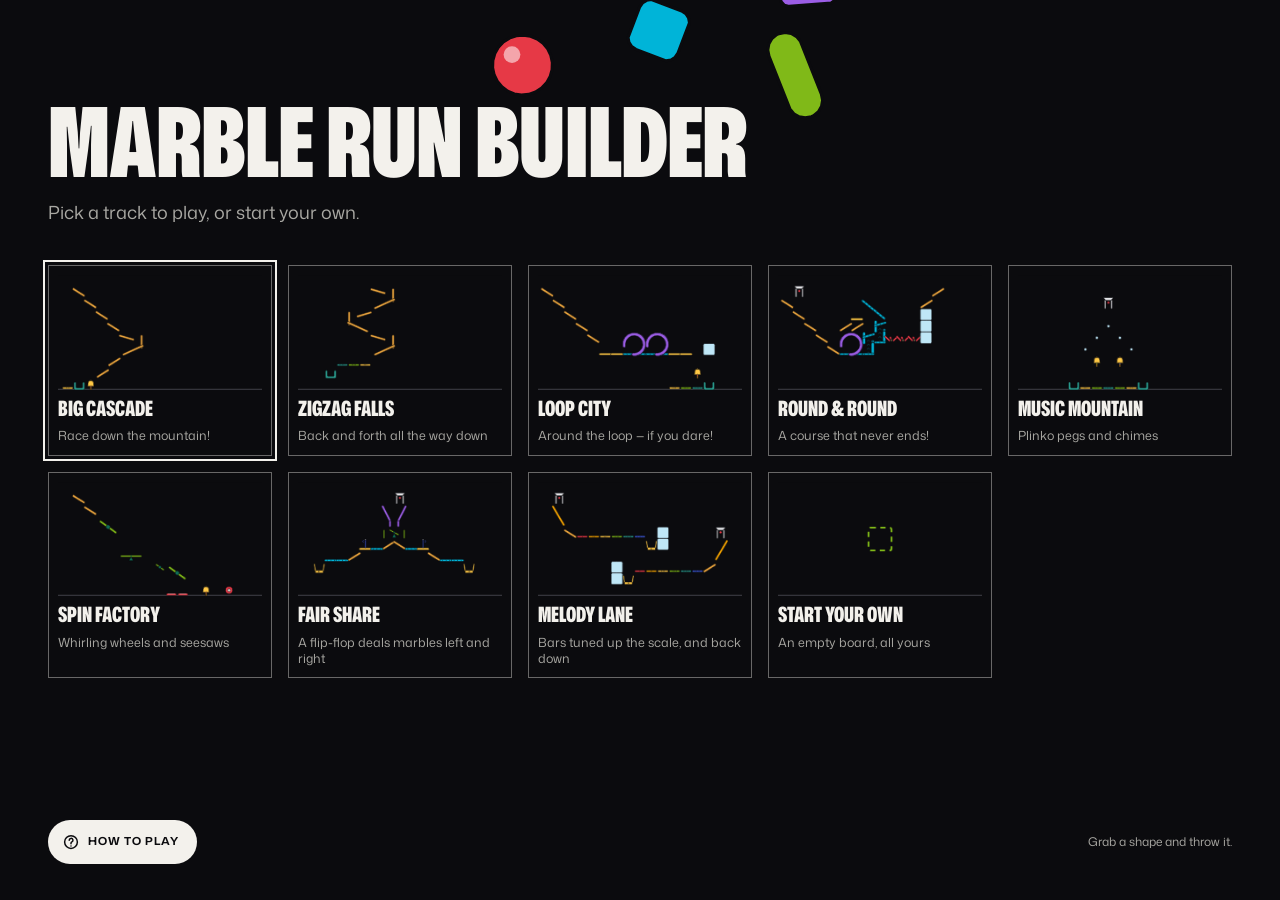
==== commit 23e43fe9: "Make it installable and playable offline; add the README - manifest.webmanifest: fullscreen, landsca" ====
--- a/index.html
+++ b/index.html
@@ -6,7 +6,11 @@
 <meta name="apple-mobile-web-app-capable" content="yes">
 <meta name="apple-mobile-web-app-status-bar-style" content="black-translucent">
 <meta name="theme-color" content="#0B0B0E">
+<meta name="description" content="Build marble runs from tracks, loops, lifts and bells, and watch them roll.">
 <title>Marble Run Builder</title>
+<link rel="manifest" href="manifest.webmanifest">
+<link rel="icon" type="image/png" href="icons/favicon-32.png">
+<link rel="apple-touch-icon" href="icons/apple-touch-icon.png">
 <link rel="preload" href="fonts/mona-sans-latin-wdth-normal.woff2" as="font" type="font/woff2" crossorigin>
 <link rel="stylesheet" href="css/style.css">
 </head>
--- a/css/style.css
+++ b/css/style.css
@@ -40,6 +40,12 @@
   --font: "Mona Sans", "Helvetica Neue", Arial, sans-serif;
   --title-font: "Mona Sans Title", "Mona Sans", "Helvetica Neue", Arial, sans-serif;
   --ease-out: cubic-bezier(.16, 1, .3, 1);
+  /* the screen's safe area (home indicator, rounded corners): js/viewport.js
+     fits the stage inside it */
+  --safe-top: env(safe-area-inset-top, 0px);
+  --safe-right: env(safe-area-inset-right, 0px);
+  --safe-bottom: env(safe-area-inset-bottom, 0px);
+  --safe-left: env(safe-area-inset-left, 0px);
 }
 
 /* ---- global: kill every Safari gesture ---- */
@@ -333,13 +339,22 @@
   min-height: 100%;
   display: flex;
   flex-direction: column;
-  padding: clamp(40px, 11vh, 100px) clamp(16px, 4vw, 48px) clamp(20px, 4vh, 36px);
+  padding:
+    calc(clamp(40px, 11vh, 100px) + var(--safe-top))
+    calc(clamp(16px, 4vw, 48px) + var(--safe-right))
+    calc(clamp(20px, 4vh, 36px) + var(--safe-bottom))
+    calc(clamp(16px, 4vw, 48px) + var(--safe-left));
 }
 #splash-toy { position: absolute; inset: 0; z-index: 0; width: 100%; height: 100%; }
 .splash-copy, #splash-grid { position: relative; z-index: 1; pointer-events: none; }
 #splash button { pointer-events: auto; }
 
-#splash-close { position: fixed; top: 16px; right: 16px; z-index: 46; }
+#splash-close {
+  position: fixed;
+  top: calc(16px + var(--safe-top));
+  right: calc(16px + var(--safe-right));
+  z-index: 46;
+}
 #splash-close.hidden { display: none; }
 
 .splash-title {
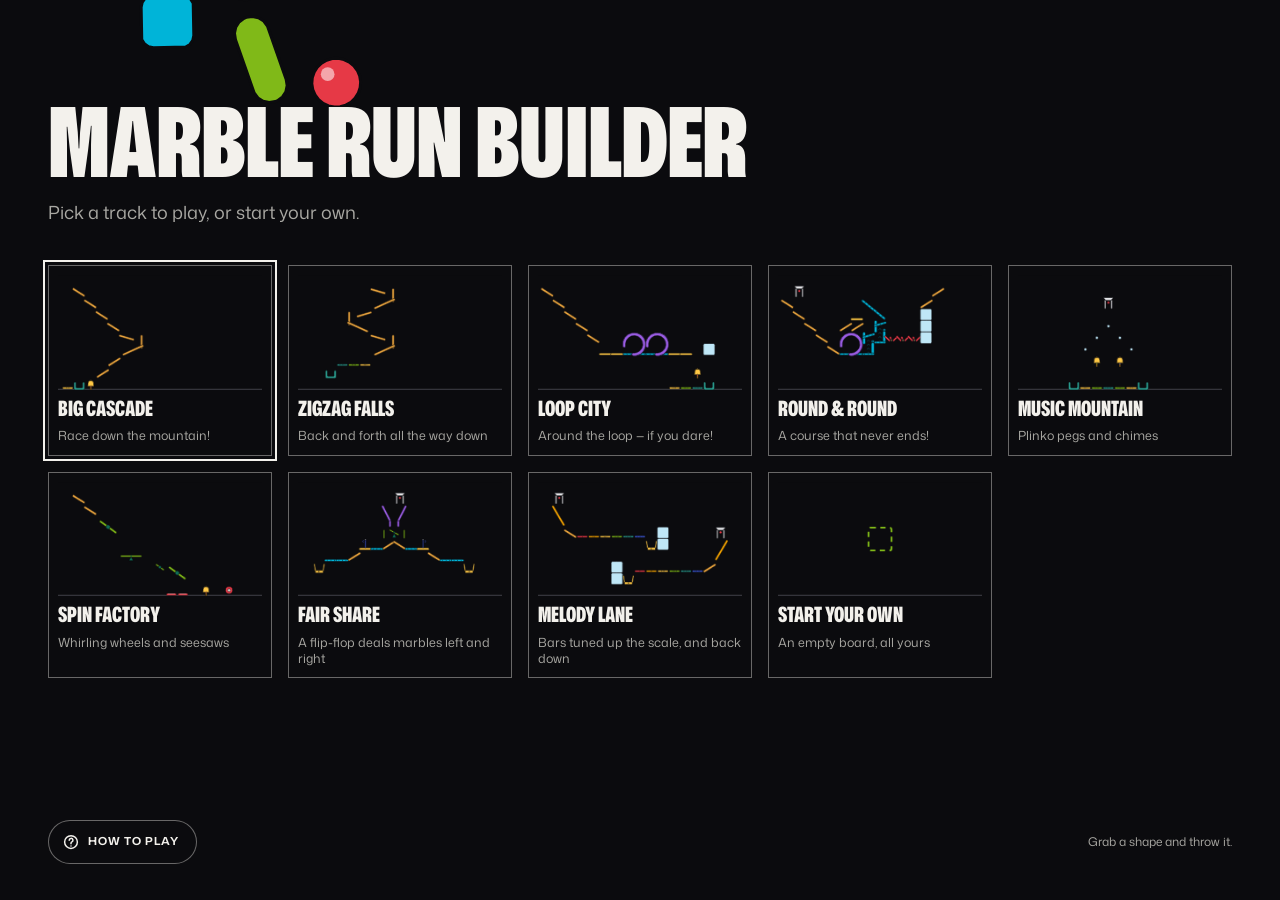
==== commit 29be25b6: "Ask to turn the device sideways, not just the iPad" ====
--- a/index.html
+++ b/index.html
@@ -111,7 +111,7 @@
   <div id="rotate-overlay">
     <div class="rotate-card">
       <svg class="rotate-device" viewBox="0 0 120 120" aria-hidden="true"><rect x="36" y="14" width="48" height="92" rx="7"/><path d="M56 97h8"/></svg>
-      <h1>Turn your iPad sideways</h1>
+      <h1>Turn your device sideways</h1>
     </div>
   </div>
 
--- a/css/style.css
+++ b/css/style.css
@@ -552,6 +552,14 @@
   padding: 8px 8px 10px;
   text-align: left;
 }
+.slot-open { padding-bottom: 0; }
+.slot-meta {
+  display: flex;
+  flex-direction: column;
+  gap: 4px;
+  padding: 6px 8px 6px;
+  cursor: pointer;
+}
 .slot-card canvas {
   display: block;
   width: 100%;
